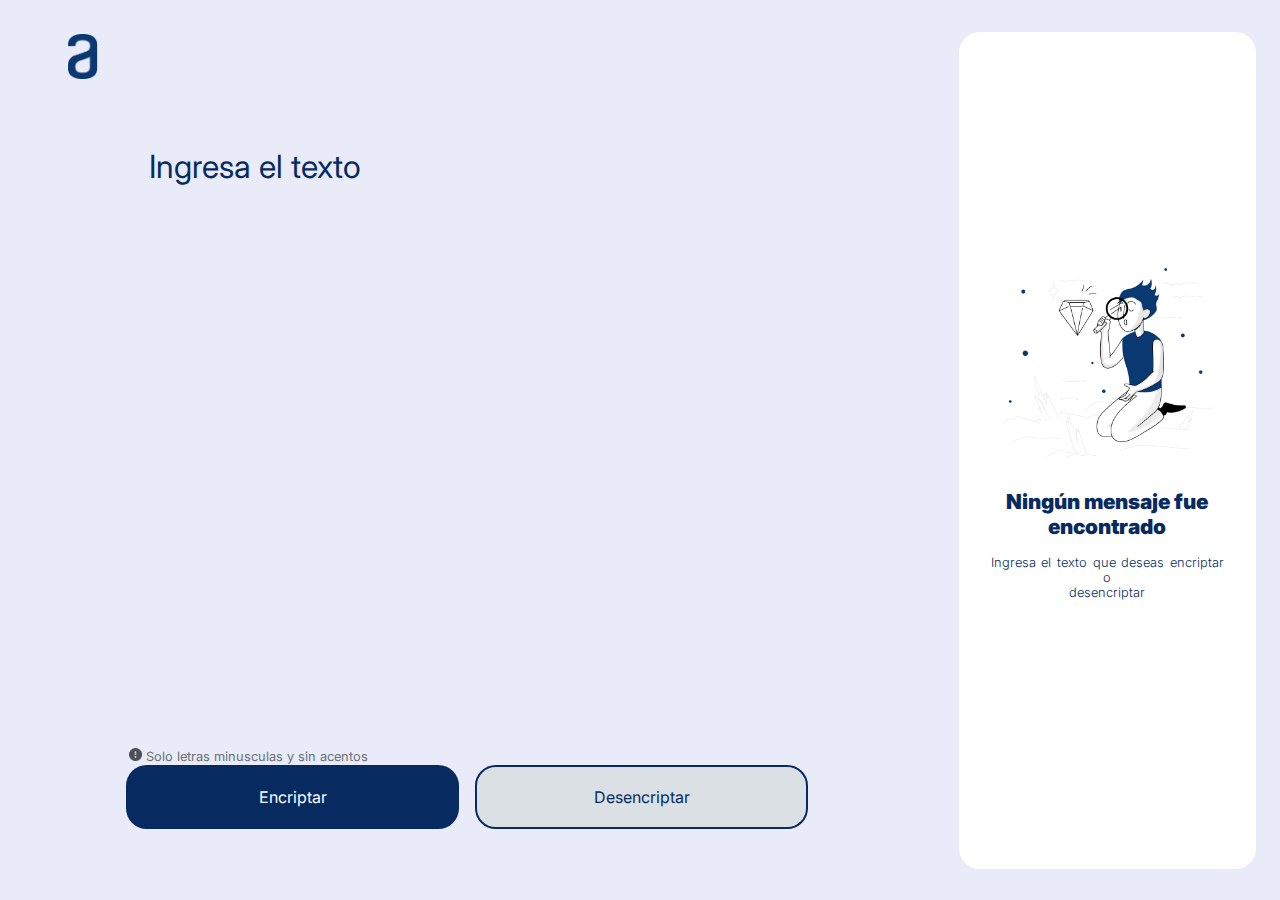
==== index.html @ d0ca9523 "first commit" ====
<!DOCTYPE html>
<html lang="en">
<head>
    <meta charset="UTF-8">
    <meta name="viewport" content="width=device-width, initial-scale=1.0">
    <title>Adivina el numero</title>
    <link rel="stylesheet" href="index.css">

</head>
<body>

    <div class="container">
        <main>
            <header>
                <div class="logo">
                    <img src="../assets/Logo.png" alt="">
                </div>
            </header>
            <section class="input">
                <div class="text-input">
                    <textarea name="" id="input-user-text" placeholder="Ingresa el texto"></textarea>
                </div>
                <div class="container-btns">
                        <div class="advertencia">
                            <img src="../assets/bi_exclamation-circle-fill.png" alt="">
                            <span>Solo letras minusculas y sin acentos</span>
                        </div>
                        <div class="container-button">
                            <button class="encriptar" id="encriptar">Encriptar</button>
                            <button class="desencriptar" id="desencriptar">Desencriptar</button>
                        </div>
                </div>
            </section>
            <section class="output">
                <div class="display-one">
                    <div class="ocult" style="display: none;" id="ocult">
                       <div class="wraper-ocult">
                            <div class="text">
                                <p id="result-text">
                                </p>
                            </div> 
                            <div class="btn-copy" id="copy-result">
                                <button id="btn-copy">Copiar</button>
                            </div>
                       </div>
                    </div>
                    <div class="start-info" id="start-info">
                        <div class="img">
                            <img src="../assets/Muñeco.png" alt="" srcset="">
                        </div>
                        <div class="info">
                            <p class="more-big">Ningún mensaje fue<br>encontrado</p>
                            <p class="less-big">Ingresa el texto que deseas encriptar o<br>desencriptar</p>
                        </div>
                    </div>
                </div>
            </section>
        </main>
    </div>

    <script src="app.js"></script>
</body>
</html>
---- index.css ----
@import url('https://fonts.googleapis.com/css2?family=Inter:wght@100..600&display=swap');
*{
    padding: 0;
    margin: 0;
    box-sizing: border-box;
    font-family: "Inter",sans-serif;
    color: white;
}

body {
    width: 100%;
    height: 100vh;
    background:#E9ECF8;
}
header img {
    width: 7em;
}
header {
    width: 13%;
    height: 13%;
    display: flex;
    justify-content: center;
    align-items: center;
    position: absolute;
}
main {
    display: flex;
    width: 100%;
    height: 100vh;
}
main section.input{
    width:73%;
    height: 100vh;
}
main section.input{
    width: 73%;
    height: 100%;
    display: flex;
    justify-content: center;
    align-items: center;
    flex-direction: column;
    gap: 1em;
}
main section.input div.text-input{
    display: flex;
    justify-content: center;
    align-items: center;
    width: 78%;
    height: 73%;
    color: #072B61;
}
.text-input textarea {
    width: 90%; /* Cambia esto al ancho que necesites */
    height: 80%; /* Cambia esto a la altura que necesites */
    padding: 10px;
    border: none; /* Borde inicial */
    border-radius: 5px;
    background: transparent;
    color: #072B61;
    font-size: 32px;
    resize: none;
}
.text-input textarea::placeholder{
    color:#072B61;
    font-size: 32px;
}
.text-input textarea:focus{
    outline: none;
    border: none;
    box-shadow: none;
    color: #072B61;
}
main section.input div.text-input .input-user-text{
    background-color: transparent;
    border: none;
    padding: 2em;
    color: #072B61;
    font-size: 1.6em;
}
main section.output{
    width: 27%;
    height: 100%;
}

main section.input .container-btns{
    width: 100%;
    display: flex;
    align-items: center;
    flex-direction: column;
    justify-content: center;
    
}
main section.input  .advertencia{
    width: 73%;
}
main section.input  .container-button {
    display: flex;
    flex-direction: row;
    width: 73%;
    gap: 1em;
}


main section.input .container-btns img{
    width: 0.8em;
    margin-left: 0.2em;
}
main section.input .container-btns span{
    color: #6a7075;
    font-size: 0.8em;
}
main section.input .container-btns .encriptar{
    background: #072B61;
    width: 50%;
    height: 4rem;
    font-size: 1em;
    border-radius: 1.3em;
    border: none;
}
main section.input .container-btns .encriptar:hover{
    background:#1552ad;
    cursor: pointer;
}

main section.input .container-btns .encriptar:active{
    background-color: #dbe0e5;
    color: #072B61;
}
main section.input .container-btns .desencriptar{
    background: #dbe0e5;
    width: 50%;
    height: 4em;
    font-size: 1em;
    border-radius: 1.3em;
    border: solid 2px #072B61;
    color: #072B61;
}
main section.input .container-btns .desencriptar:hover{
    background: #f1eeee;
    cursor: pointer;
}
main section.input .container-btns .desencriptar:active{
    background: #072B61;
    color: #E9ECF8;
}
main section.output{
    display: flex;
    justify-content: center;
    align-items: center;
}
main section.output .display-one{
    width: 86%;
    height: 93%;
    border-radius: 1.3em;
    background: #FFFFFF;
    display: flex;
    justify-content: center;
    align-items: center;
    flex-direction: column;
}
main section.output .display-one .img{
    display: flex;
    justify-content: center;
    align-items: center;
}
main section.output .display-one .img img{
    width: 70%;
    height: auto;
}
main section.output .display-one .info{
    height: auto;
    display: flex;
    justify-content: center;
    align-items: center;
    flex-direction: column;
    padding: 2em;
    gap: 1em;
}
main section.output .display-one .info p{
    display: flex;
    justify-content: center;
    align-items: center;
}
main section.output .display-one p{
    color: #072B61;
    align-items: center;
}
main section.output .display-one .more-big{
    font-size: 1.3em;
    font-weight: 900;
    text-align: justify; /* Justificar el texto */
    text-align-last: center; /* Centrar la última línea del párrafo */
    margin: 0 auto;
}

main section.output .display-one .less-big{
    font-size: 0.8em;
    font-weight: 300;
    align-items: center;
    text-align: justify;
    text-align-last: center;
}
main section.output .ocult{
    padding: 1.3em;
    font-size: 20px;
    width: 100%;
    height: 100%;
}
main section.output .ocult .text{
    word-break: break-all;
    box-sizing: border-box;
}
main section.output .ocult button {
    height: 4.6em;
    width: 100px;
    border-radius: 1.3em;
    background-color: transparent;
    color: #072B61;
    width: 100%;
    border: solid 2px #072B61;
    
}
main section.output .ocult p{
    max-width: 100%; 
    box-sizing: border-box; 
    word-wrap: break-word;
    color: black;
    font-size: 30px;
}
main section.output .ocult .wraper-ocult{
    width: 100%;
    height: 100%;
    display: flex;
    flex-direction: column;
    justify-content: space-between;
    align-items: center;
}
    
main section.output .ocult .wraper-ocult div.btn-copy{
    width: 100%;
    height: 8%;
}
main section.output .ocult .wraper-ocult button:hover{
    background: #eaeaea;
    cursor: pointer;
}
main section.output .ocult .wraper-ocult button:active{
    background:#072B61;
    color: #E9ECF8;
}


@media screen and (max-width:768px) {
    main header img{
        width: 5em;
        margin-left: 2.3em;
    }
    main section.input div.text-input{
        width: 100%;
    }
    main section.output .ocult .text{
        width: 100%;
        padding-left: 1em;
    }
    main section.input  textarea{
        font-size: 2em;
    }

    body main{
        width: 100%;
        height: 100vh;
        flex-direction: column;
    }
    main section.input {
        width: 100%;
        height: 70vh;
        box-sizing: border-box;
    }
    main section.input .container-btns{
        width: 100%;
        display: flex;
        align-items: center;
        flex-direction: column;
        justify-content: center;
        
    }
    main section.input .container-btns div{
        width: 86%;
    }
    main section.output{
        width: 100%;
        height: 28%;
        box-sizing: border-box;
    }
    
    main section.output img{
        display: none;
    }
    main section.output .ocult .wraper-ocult{
        height: 76%;
    }
    main section.output .ocult .wraper-ocult .btn-copy button{
        width: 100%;
        height: 3.8em;
    }
    main section.output .ocult .text p{
        font-size: 1.1em;
    }
    
}

@media screen and (max-width:425px){
    main{
        width: 100%;
        height: 100%;
    }
    main section.input  .container-button {
        display: flex;
        flex-direction: column;
        width: 100%;
        gap: 0.3em;
    }
    main section.input  .container-button {
        display: flex;
        flex-direction: column;
        width: 90%;
        gap: 0.6em;
    }
    main section.input .container-button .encriptar, 
    main section.input .container-button .desencriptar{
        width: 100%;
        height: 3.3em;

    }
    main section.input {
        width: 100%;
        height: 80vh;
    }
    main section.input div.text-input {
        height: 20em;
        margin-bottom: -1em;
    }
    .text-input textarea::placeholder{
        color:#072B61;
        font-size: 1em;
    }
    main section.input .text-input textarea{
        font-size: 1.3em;
    }
    
    main section.output .ocult{
        padding:0.6em;

    }
    main section.output .ocult {
        font-size: 1em;

    }
    main section.output .ocult .wraper-ocult .btn-copy button{
        display: inline-block;
        width: 100%;
        height: 3em;
    }
    main section.output{
        margin-top: -3em;
    }
}
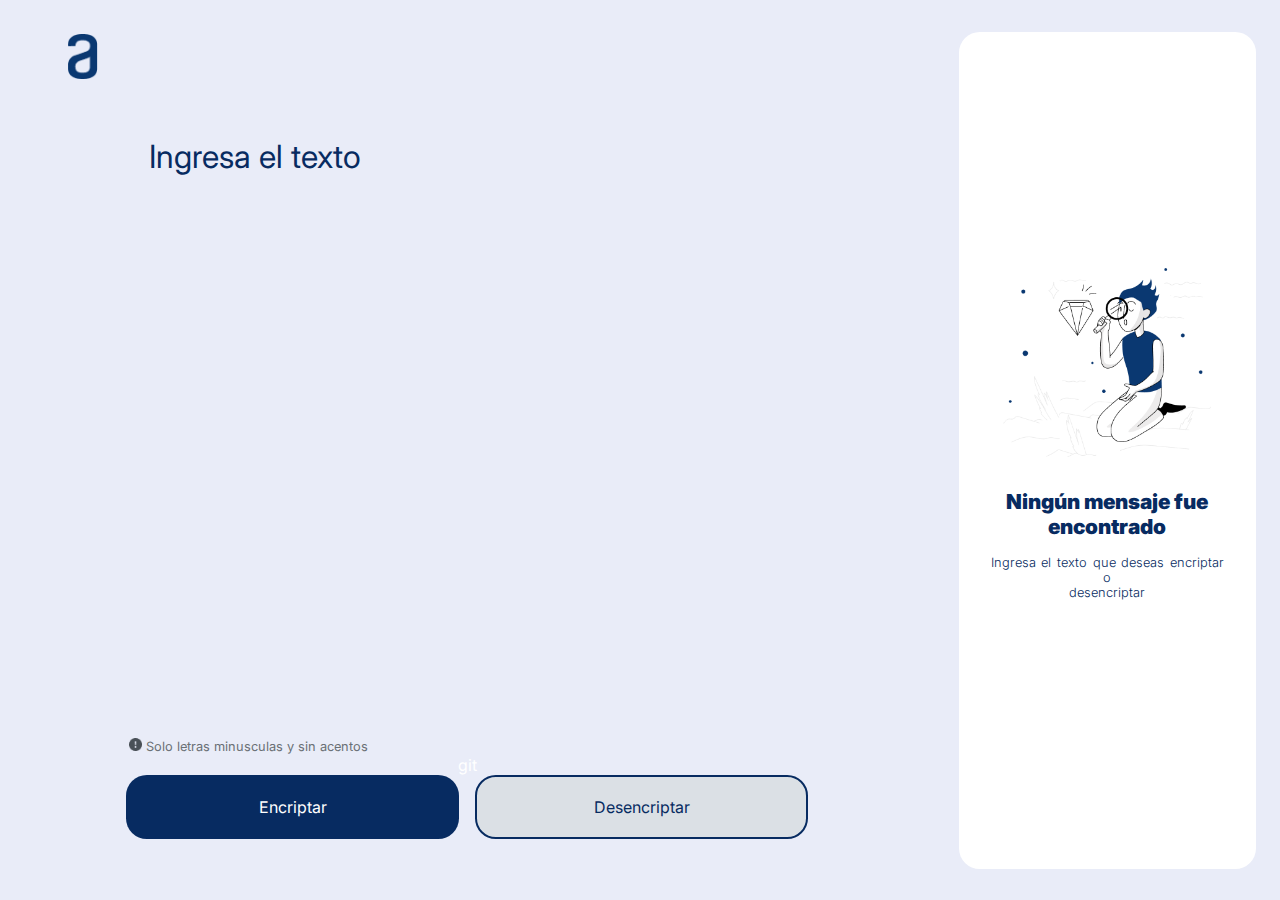
==== commit ff20c679: "edit input" ====
--- a/index.html
+++ b/index.html
@@ -3,7 +3,7 @@
 <head>
     <meta charset="UTF-8">
     <meta name="viewport" content="width=device-width, initial-scale=1.0">
-    <title>Adivina el numero</title>
+    <title>Encriptador de texto</title>
     <link rel="stylesheet" href="index.css">
 
 </head>
@@ -13,7 +13,7 @@
         <main>
             <header>
                 <div class="logo">
-                    <img src="../assets/Logo.png" alt="">
+                    <img src="./assets/Logo.png" alt="">
                 </div>
             </header>
             <section class="input">
@@ -22,9 +22,9 @@
                 </div>
                 <div class="container-btns">
                         <div class="advertencia">
-                            <img src="../assets/bi_exclamation-circle-fill.png" alt="">
+                            <img src="./assets/bi_exclamation-circle-fill.png" alt="">
                             <span>Solo letras minusculas y sin acentos</span>
-                        </div>
+                        </div>git 
                         <div class="container-button">
                             <button class="encriptar" id="encriptar">Encriptar</button>
                             <button class="desencriptar" id="desencriptar">Desencriptar</button>
@@ -46,7 +46,7 @@
                     </div>
                     <div class="start-info" id="start-info">
                         <div class="img">
-                            <img src="../assets/Muñeco.png" alt="" srcset="">
+                            <img src="./assets/Muñeco.png" alt="" srcset="">
                         </div>
                         <div class="info">
                             <p class="more-big">Ningún mensaje fue<br>encontrado</p>
